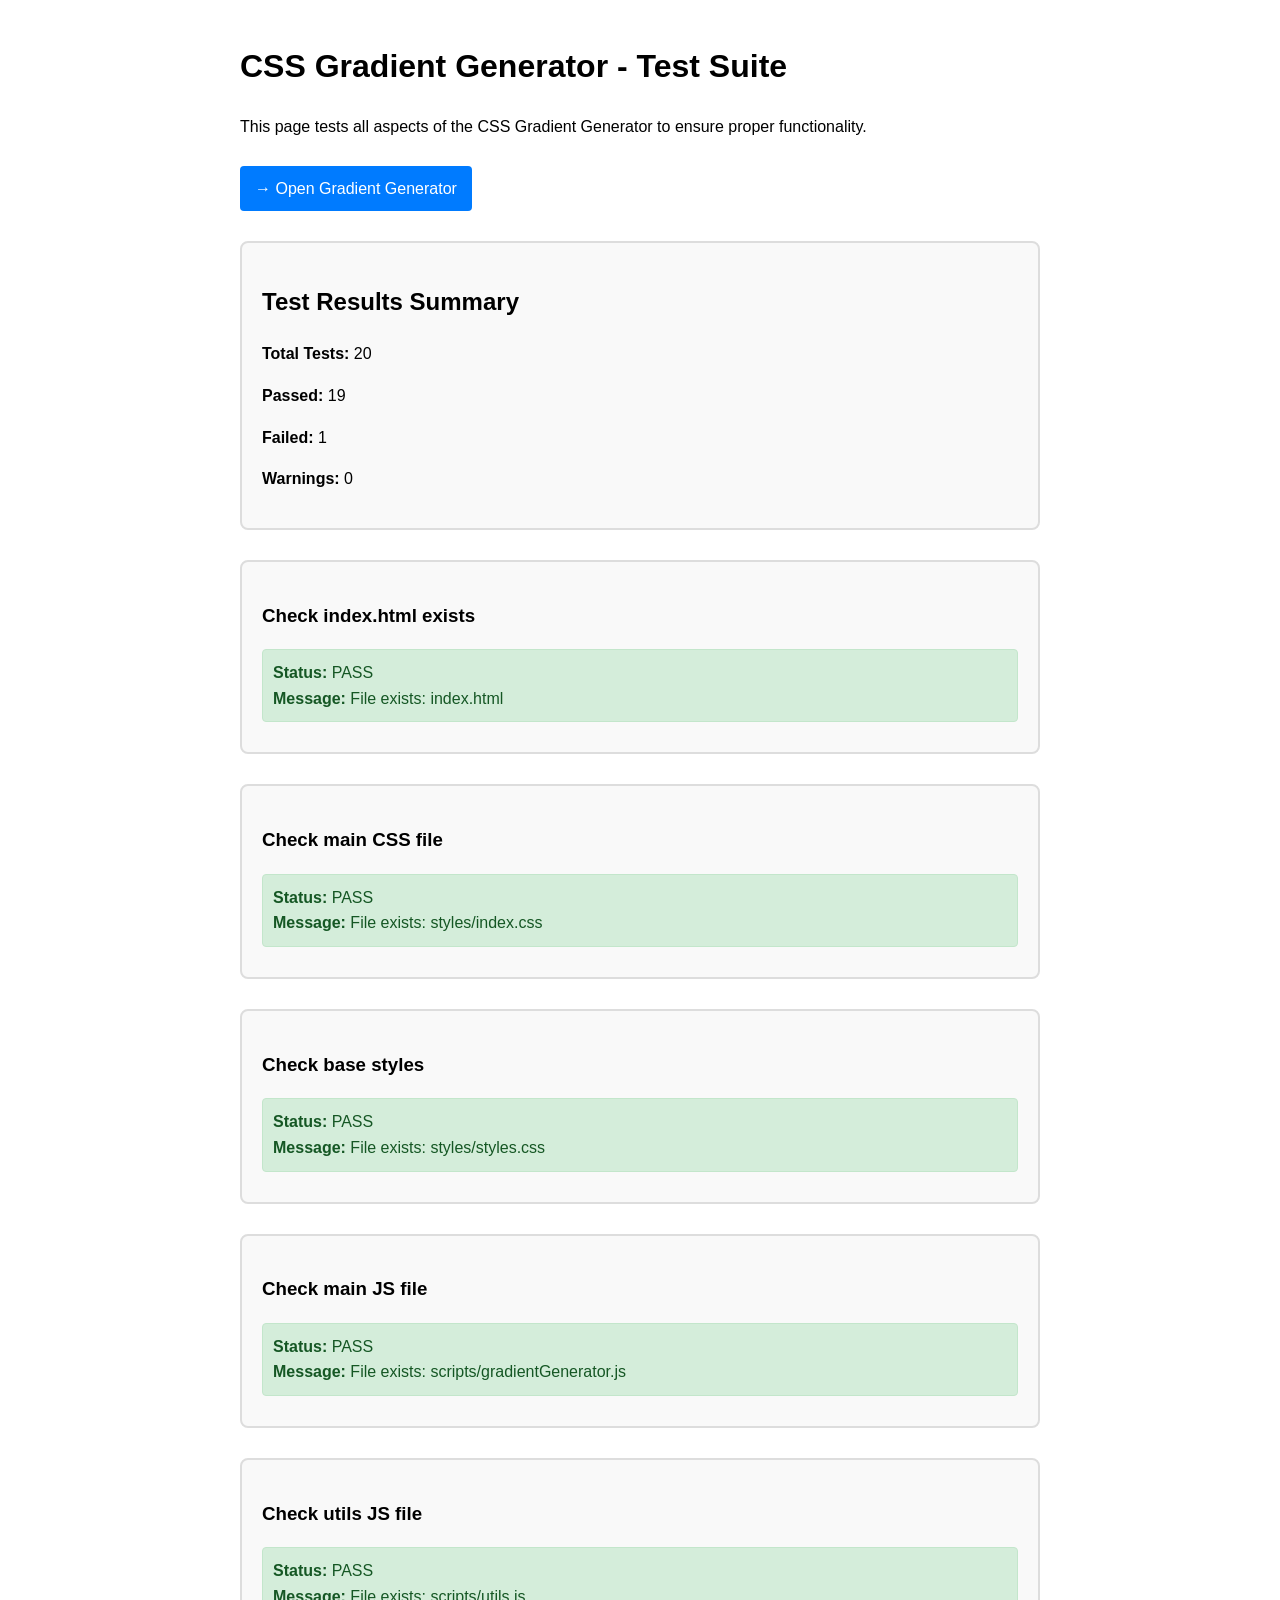
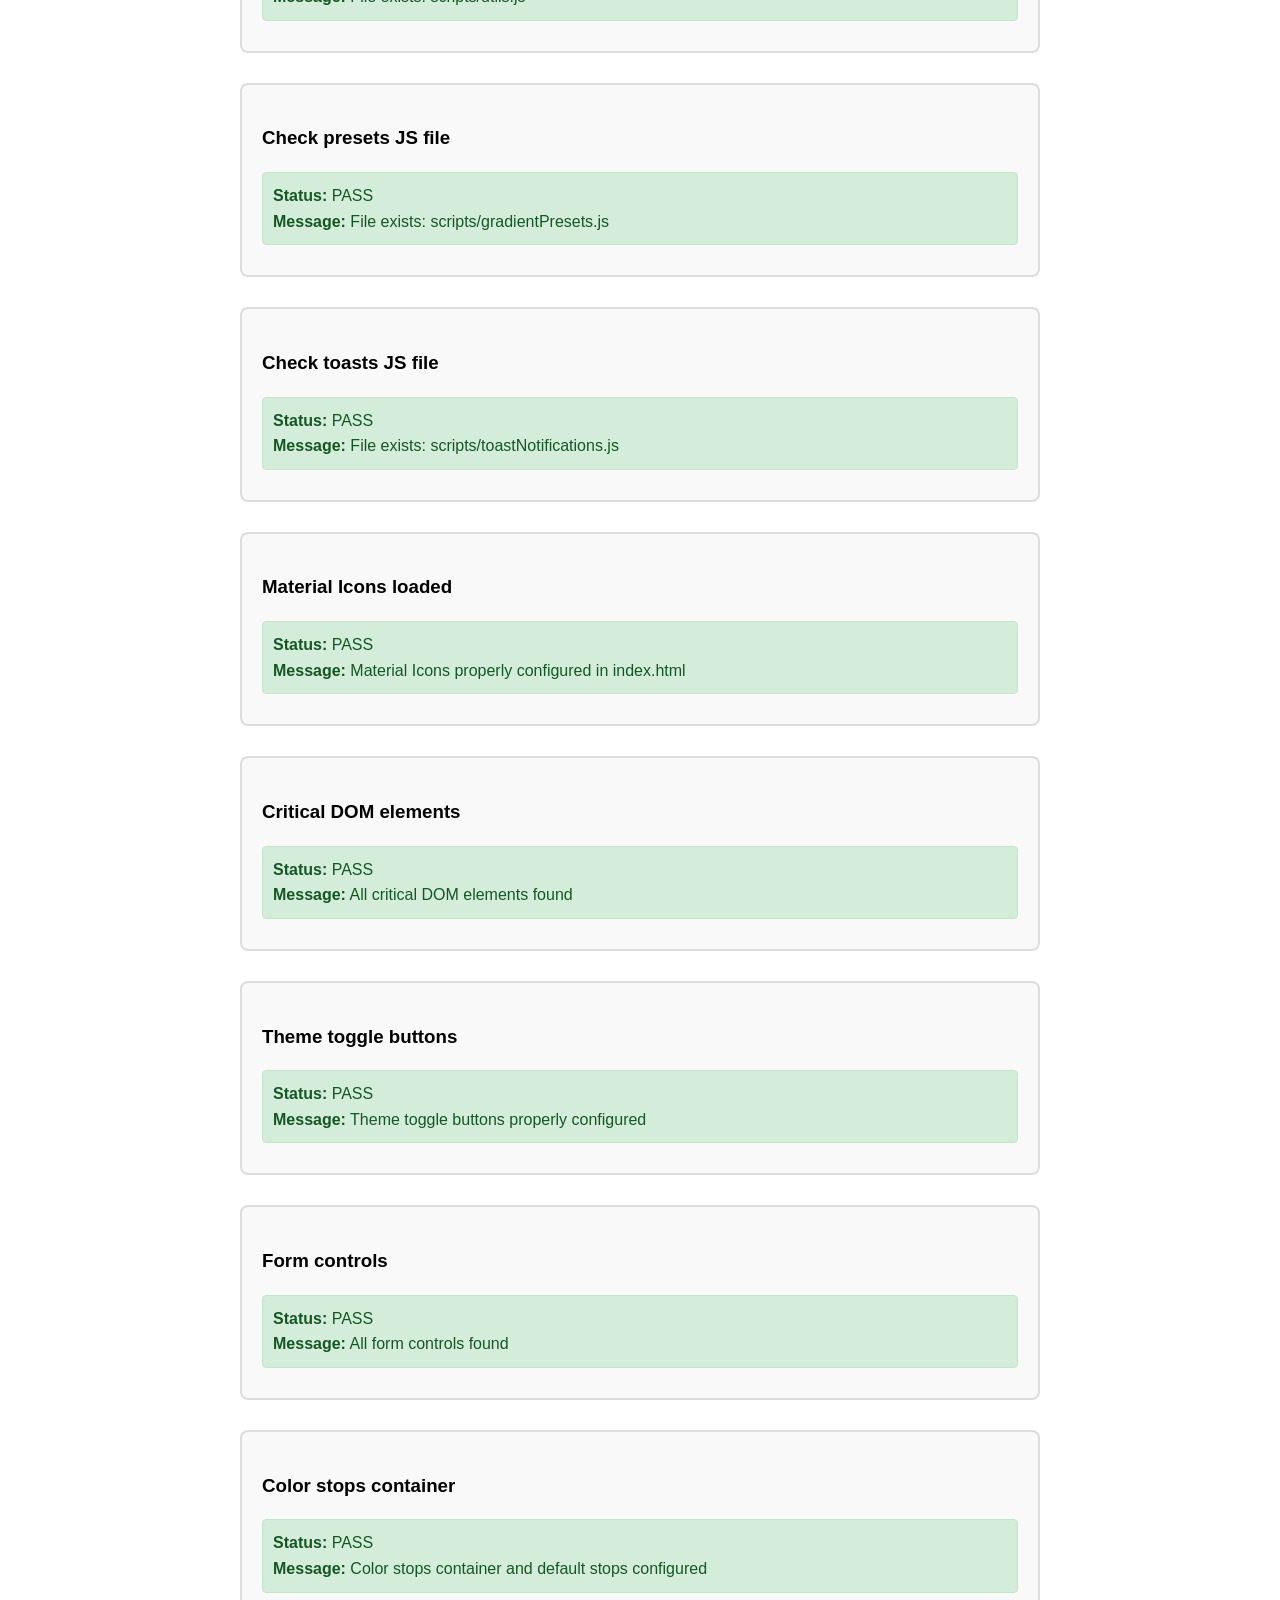
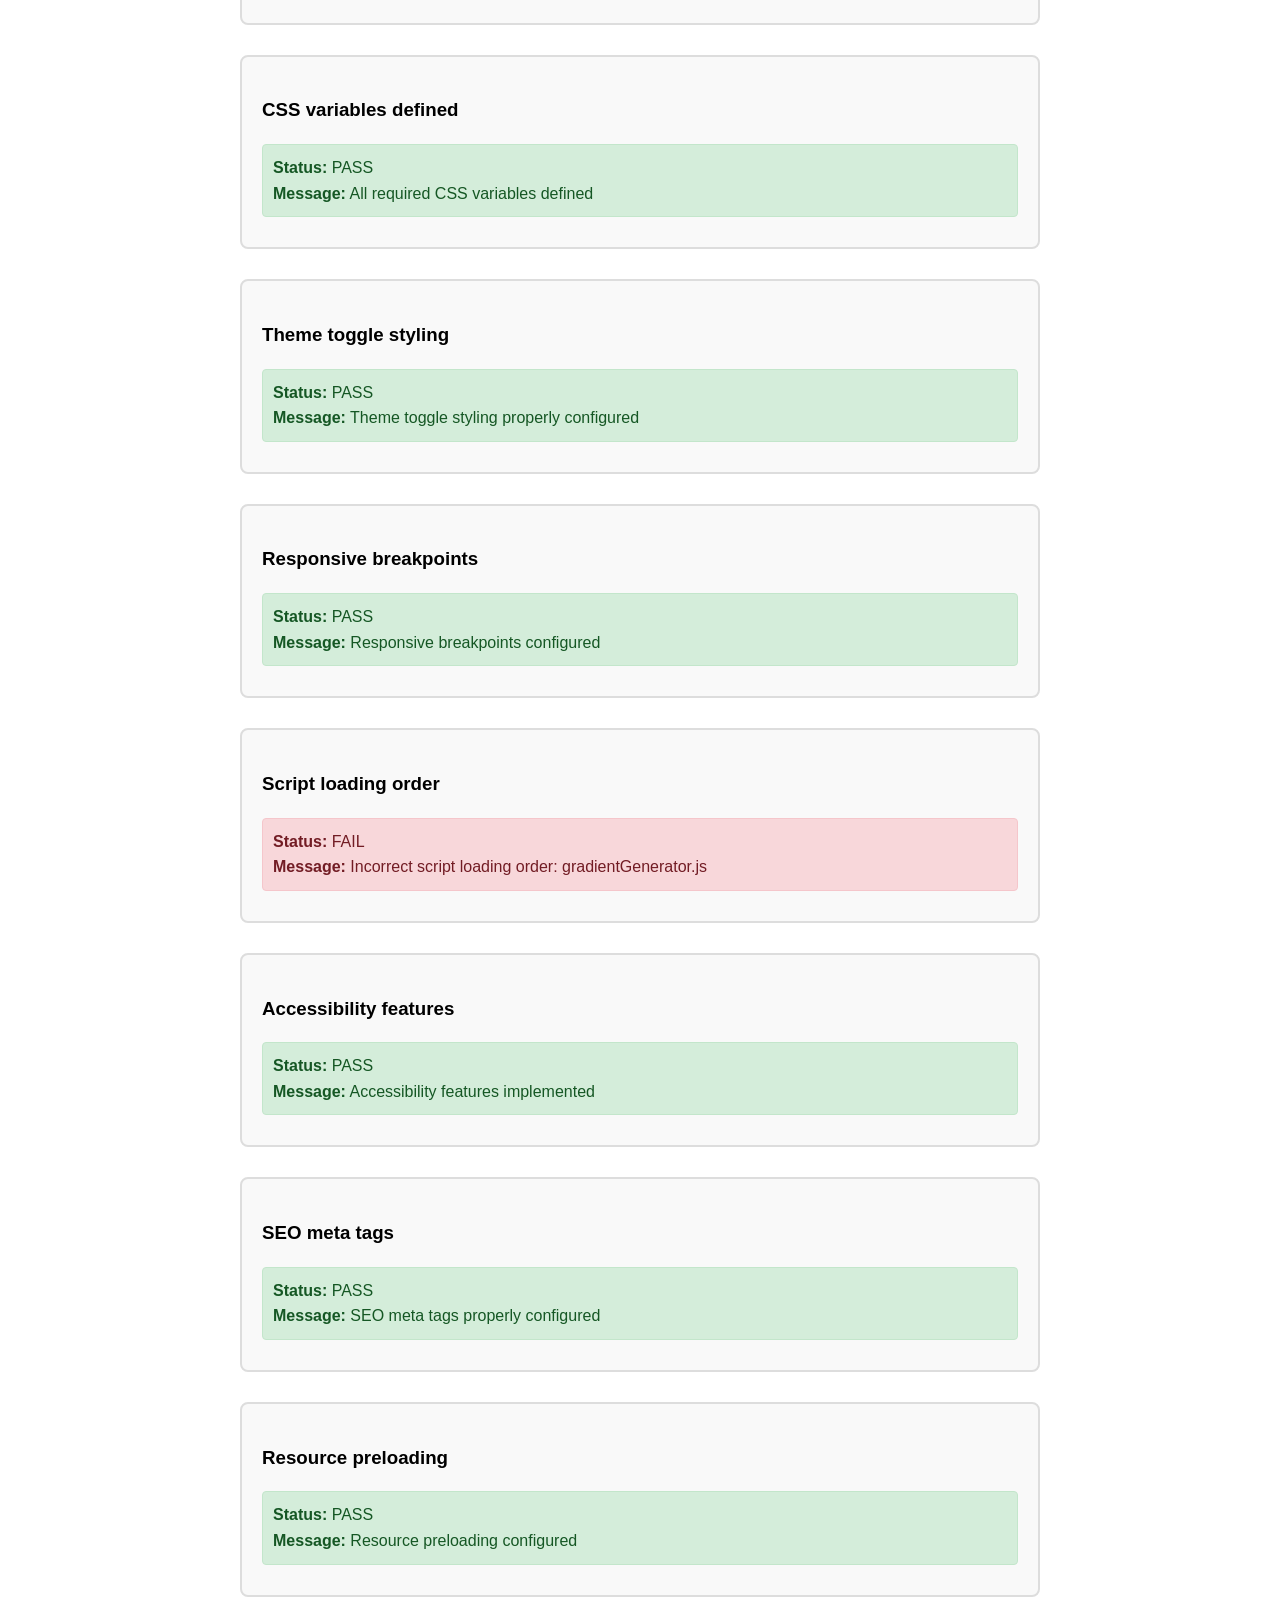
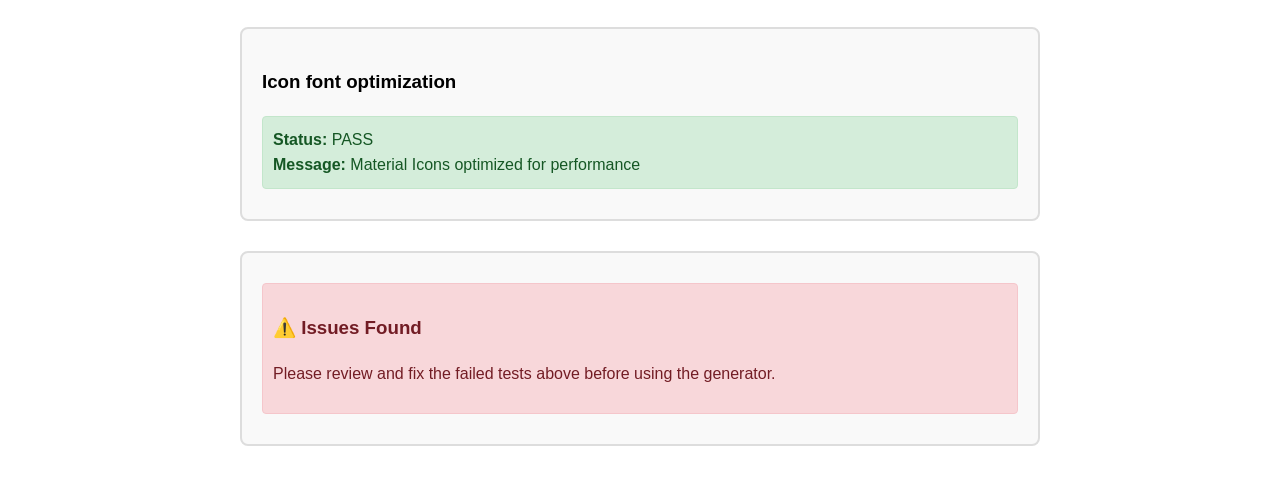
==== test.html @ 166f9fd8 "Add comprehensive test file to verify all functionality" ====
<!DOCTYPE html>
<html lang="en">
<head>
  <meta charset="UTF-8">
  <meta name="viewport" content="width=device-width, initial-scale=1.0">
  <title>CSS Gradient Generator - Test Suite</title>
  <style>
    body {
      font-family: Arial, sans-serif;
      max-width: 800px;
      margin: 0 auto;
      padding: 20px;
      line-height: 1.6;
    }
    .test-section {
      margin-bottom: 30px;
      padding: 20px;
      border: 2px solid #ddd;
      border-radius: 8px;
      background: #f9f9f9;
    }
    .test-result {
      padding: 10px;
      margin: 10px 0;
      border-radius: 4px;
    }
    .pass {
      background: #d4edda;
      border: 1px solid #c3e6cb;
      color: #155724;
    }
    .fail {
      background: #f8d7da;
      border: 1px solid #f5c6cb;
      color: #721c24;
    }
    .warning {
      background: #fff3cd;
      border: 1px solid #ffeaa7;
      color: #856404;
    }
    .test-link {
      display: inline-block;
      margin: 10px 0;
      padding: 10px 15px;
      background: #007bff;
      color: white;
      text-decoration: none;
      border-radius: 4px;
    }
    .test-link:hover {
      background: #0056b3;
    }
    #output {
      margin-top: 20px;
    }
  </style>
</head>
<body>
  <h1>CSS Gradient Generator - Test Suite</h1>
  <p>This page tests all aspects of the CSS Gradient Generator to ensure proper functionality.</p>
  
  <a href="index.html" class="test-link">→ Open Gradient Generator</a>
  
  <div id="output"></div>
  
  <script>
    class TestSuite {
      constructor() {
        this.tests = [];
        this.results = [];
        this.output = document.getElementById('output');
        this.runAllTests();
      }
      
      addTest(name, testFn) {
        this.tests.push({ name, testFn });
      }
      
      async runAllTests() {
        console.log('Starting CSS Gradient Generator Test Suite...');
        
        // File existence tests
        this.addTest('Check index.html exists', () => this.checkFileExists('index.html'));
        this.addTest('Check main CSS file', () => this.checkFileExists('styles/index.css'));
        this.addTest('Check base styles', () => this.checkFileExists('styles/styles.css'));
        this.addTest('Check main JS file', () => this.checkFileExists('scripts/gradientGenerator.js'));
        this.addTest('Check utils JS file', () => this.checkFileExists('scripts/utils.js'));
        this.addTest('Check presets JS file', () => this.checkFileExists('scripts/gradientPresets.js'));
        this.addTest('Check toasts JS file', () => this.checkFileExists('scripts/toastNotifications.js'));
        
        // DOM structure tests
        this.addTest('Material Icons loaded', () => this.checkMaterialIcons());
        this.addTest('Critical DOM elements', () => this.checkDOMElements());
        this.addTest('Theme toggle buttons', () => this.checkThemeButtons());
        this.addTest('Form controls', () => this.checkFormControls());
        this.addTest('Color stops container', () => this.checkColorStops());
        
        // CSS tests
        this.addTest('CSS variables defined', () => this.checkCSSVariables());
        this.addTest('Theme toggle styling', () => this.checkThemeToggleStyling());
        this.addTest('Responsive breakpoints', () => this.checkResponsive());
        
        // Functionality tests
        this.addTest('Script loading order', () => this.checkScriptOrder());
        this.addTest('Accessibility features', () => this.checkAccessibility());
        this.addTest('SEO meta tags', () => this.checkSEO());
        
        // Performance tests
        this.addTest('Resource preloading', () => this.checkPreloading());
        this.addTest('Icon font optimization', () => this.checkIconOptimization());
        
        // Run all tests
        for (const test of this.tests) {
          try {
            const result = await test.testFn();
            this.results.push({ name: test.name, status: 'pass', message: result || 'Test passed' });
          } catch (error) {
            this.results.push({ name: test.name, status: 'fail', message: error.message });
          }
        }
        
        this.displayResults();
      }
      
      async checkFileExists(filePath) {
        try {
          const response = await fetch(filePath, { method: 'HEAD' });
          if (response.ok) {
            return `File exists: ${filePath}`;
          } else {
            throw new Error(`File not found: ${filePath} (Status: ${response.status})`);
          }
        } catch (error) {
          throw new Error(`Cannot access file: ${filePath} - ${error.message}`);
        }
      }
      
      checkMaterialIcons() {
        const iconLinks = document.querySelectorAll('link[href*="fonts.googleapis.com"]');
        if (iconLinks.length > 0) {
          return 'Material Icons link found in document head';
        }
        
        // Check if loaded in main page
        return fetch('index.html')
          .then(response => response.text())
          .then(html => {
            if (html.includes('fonts.googleapis.com') && html.includes('Material+Icons')) {
              return 'Material Icons properly configured in index.html';
            }
            throw new Error('Material Icons not found in index.html');
          });
      }
      
      checkDOMElements() {
        const criticalElements = [
          '#gradient-preview',
          '#gradientType', 
          '#colorStops',
          '#css-code',
          '#theme-toggle'
        ];
        
        return fetch('index.html')
          .then(response => response.text())
          .then(html => {
            const missing = criticalElements.filter(selector => {
              const id = selector.replace('#', '');
              return !html.includes(`id="${id}"`);
            });
            
            if (missing.length === 0) {
              return 'All critical DOM elements found';
            }
            throw new Error(`Missing elements: ${missing.join(', ')}`);
          });
      }
      
      checkThemeButtons() {
        return fetch('index.html')
          .then(response => response.text())
          .then(html => {
            const hasLightButton = html.includes('id="light-mode"');
            const hasDarkButton = html.includes('id="dark-mode"');
            
            if (hasLightButton && hasDarkButton) {
              return 'Theme toggle buttons properly configured';
            }
            throw new Error('Theme toggle buttons not found or incorrectly configured');
          });
      }
      
      checkFormControls() {
        return fetch('index.html')
          .then(response => response.text())
          .then(html => {
            const controls = [
              'angleSlider',
              'radialShape',
              'conicAngle',
              'exportFormat',
              'addStop'
            ];
            
            const missing = controls.filter(id => !html.includes(`id="${id}"`));
            
            if (missing.length === 0) {
              return 'All form controls found';
            }
            throw new Error(`Missing form controls: ${missing.join(', ')}`);
          });
      }
      
      checkColorStops() {
        return fetch('index.html')
          .then(response => response.text())
          .then(html => {
            const hasContainer = html.includes('id="colorStops"');
            const hasDefaultStops = html.includes('data-stop-index="0"') && html.includes('data-stop-index="1"');
            
            if (hasContainer && hasDefaultStops) {
              return 'Color stops container and default stops configured';
            }
            throw new Error('Color stops not properly configured');
          });
      }
      
      checkCSSVariables() {
        return fetch('styles/styles.css')
          .then(response => response.text())
          .then(css => {
            const requiredVars = [
              '--bg-primary',
              '--accent-primary',
              '--border-radius',
              '--spacing-md',
              '--transition-fast'
            ];
            
            const missing = requiredVars.filter(varName => !css.includes(varName));
            
            if (missing.length === 0) {
              return 'All required CSS variables defined';
            }
            throw new Error(`Missing CSS variables: ${missing.join(', ')}`);
          });
      }
      
      checkThemeToggleStyling() {
        return fetch('styles/styles.css')
          .then(response => response.text())
          .then(css => {
            const hasThemeToggle = css.includes('#theme-toggle');
            const hasAriaPressed = css.includes('[aria-pressed="true"]');
            const hasDarkTheme = css.includes('[data-theme=\'dark\']');
            
            if (hasThemeToggle && hasAriaPressed && hasDarkTheme) {
              return 'Theme toggle styling properly configured';
            }
            throw new Error('Theme toggle styling incomplete');
          });
      }
      
      checkResponsive() {
        return fetch('styles/styles.css')
          .then(response => response.text())
          .then(css => {
            const has768Breakpoint = css.includes('@media (max-width: 768px)');
            const has480Breakpoint = css.includes('@media (max-width: 480px)');
            
            if (has768Breakpoint && has480Breakpoint) {
              return 'Responsive breakpoints configured';
            }
            throw new Error('Missing responsive breakpoints');
          });
      }
      
      checkScriptOrder() {
        return fetch('index.html')
          .then(response => response.text())
          .then(html => {
            const scripts = [
              'toastNotifications.js',
              'utils.js', 
              'gradientPresets.js',
              'gradientGenerator.js'
            ];
            
            let lastIndex = -1;
            for (const script of scripts) {
              const index = html.indexOf(script);
              if (index === -1) {
                throw new Error(`Script not found: ${script}`);
              }
              if (index < lastIndex) {
                throw new Error(`Incorrect script loading order: ${script}`);
              }
              lastIndex = index;
            }
            
            return 'Scripts loaded in correct order';
          });
      }
      
      checkAccessibility() {
        return fetch('index.html')
          .then(response => response.text())
          .then(html => {
            const features = [
              'skip-link',
              'aria-label',
              'aria-describedby',
              'visually-hidden',
              'role="group"'
            ];
            
            const missing = features.filter(feature => !html.includes(feature));
            
            if (missing.length === 0) {
              return 'Accessibility features implemented';
            }
            throw new Error(`Missing accessibility features: ${missing.join(', ')}`);
          });
      }
      
      checkSEO() {
        return fetch('index.html')
          .then(response => response.text())
          .then(html => {
            const seoElements = [
              'meta name="description"',
              'meta name="keywords"',
              'meta name="author"',
              'lang="en"'
            ];
            
            const missing = seoElements.filter(element => !html.includes(element));
            
            if (missing.length === 0) {
              return 'SEO meta tags properly configured';
            }
            throw new Error(`Missing SEO elements: ${missing.join(', ')}`);
          });
      }
      
      checkPreloading() {
        return fetch('index.html')
          .then(response => response.text())
          .then(html => {
            const preloadElements = [
              'rel="preload"',
              'as="style"',
              'as="script"'
            ];
            
            const missing = preloadElements.filter(element => !html.includes(element));
            
            if (missing.length === 0) {
              return 'Resource preloading configured';
            }
            throw new Error(`Missing preload elements: ${missing.join(', ')}`);
          });
      }
      
      checkIconOptimization() {
        return fetch('index.html')
          .then(response => response.text())
          .then(html => {
            const hasOnload = html.includes('onload="this.onload=null;this.rel=\'stylesheet\'"');
            const hasNoscript = html.includes('<noscript>');
            
            if (hasOnload && hasNoscript) {
              return 'Material Icons optimized for performance';
            }
            
            // This is a warning, not a failure
            this.results.push({ 
              name: 'Icon font optimization', 
              status: 'warning', 
              message: 'Consider optimizing Material Icons loading for better performance' 
            });
            return 'Basic icon loading configured';
          });
      }
      
      displayResults() {
        const passCount = this.results.filter(r => r.status === 'pass').length;
        const failCount = this.results.filter(r => r.status === 'fail').length;
        const warningCount = this.results.filter(r => r.status === 'warning').length;
        
        let html = `
          <div class="test-section">
            <h2>Test Results Summary</h2>
            <p><strong>Total Tests:</strong> ${this.results.length}</p>
            <p><strong>Passed:</strong> ${passCount}</p>
            <p><strong>Failed:</strong> ${failCount}</p>
            <p><strong>Warnings:</strong> ${warningCount}</p>
          </div>
        `;
        
        this.results.forEach(result => {
          html += `
            <div class="test-section">
              <h3>${result.name}</h3>
              <div class="test-result ${result.status}">
                <strong>Status:</strong> ${result.status.toUpperCase()}<br>
                <strong>Message:</strong> ${result.message}
              </div>
            </div>
          `;
        });
        
        if (failCount === 0) {
          html += `
            <div class="test-section">
              <div class="test-result pass">
                <h3>🎉 All Tests Passed!</h3>
                <p>Your CSS Gradient Generator is properly configured and ready to use.</p>
                <a href="index.html" class="test-link">Launch Generator →</a>
              </div>
            </div>
          `;
        } else {
          html += `
            <div class="test-section">
              <div class="test-result fail">
                <h3>⚠️ Issues Found</h3>
                <p>Please review and fix the failed tests above before using the generator.</p>
              </div>
            </div>
          `;
        }
        
        this.output.innerHTML = html;
      }
    }
    
    // Start the test suite
    new TestSuite();
  </script>
</body>
</html>
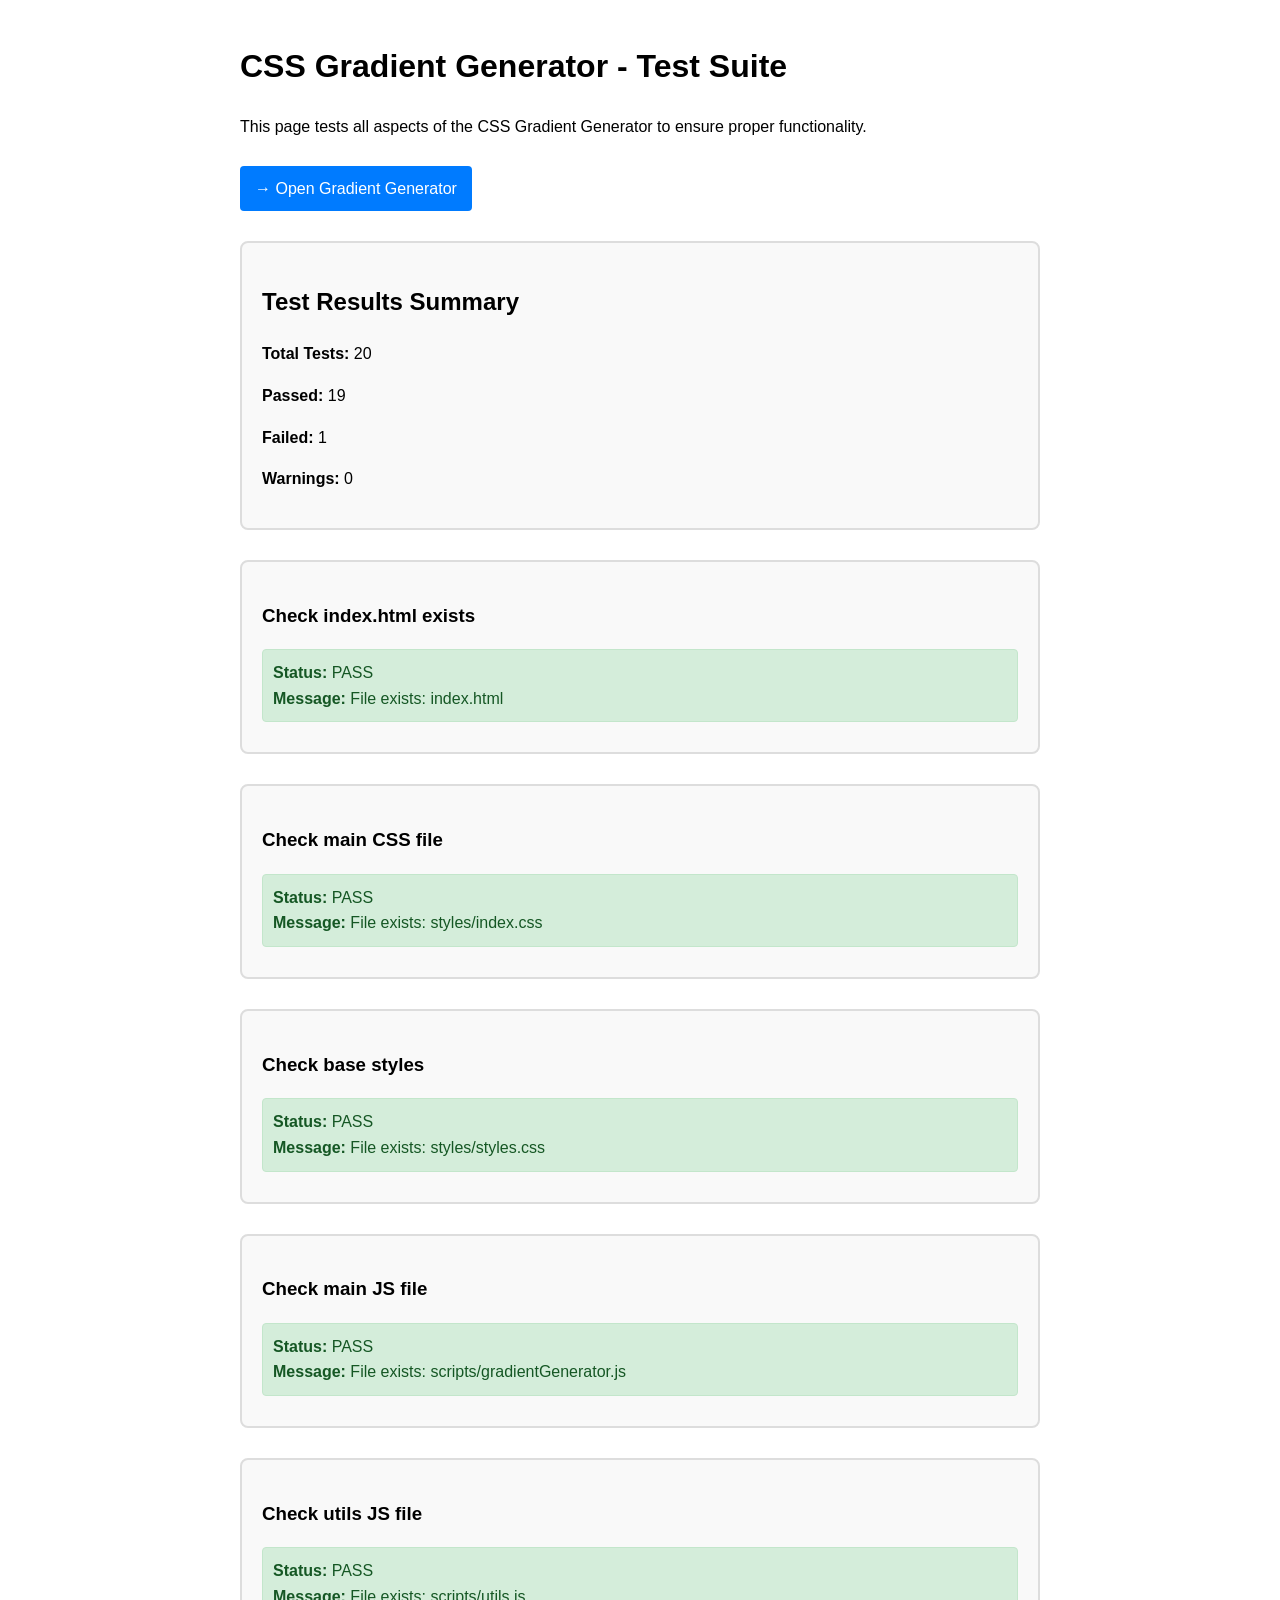
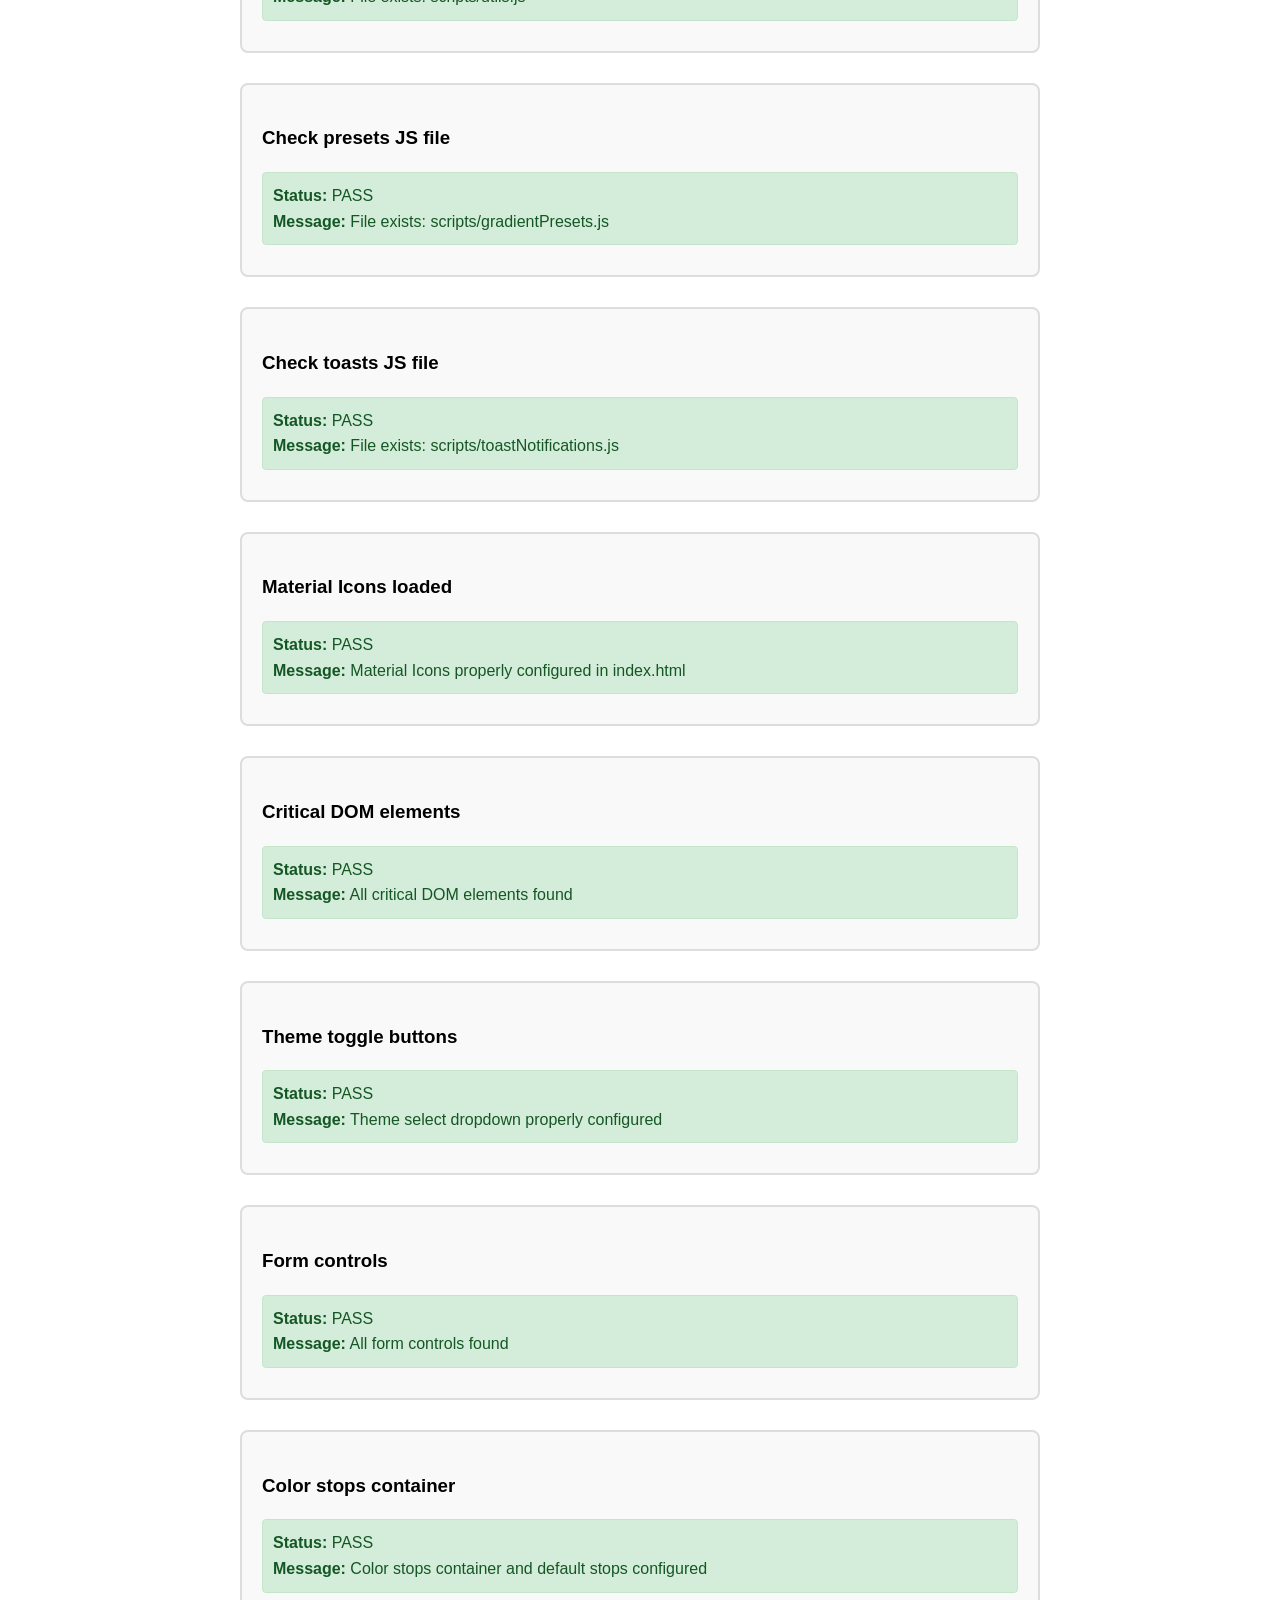
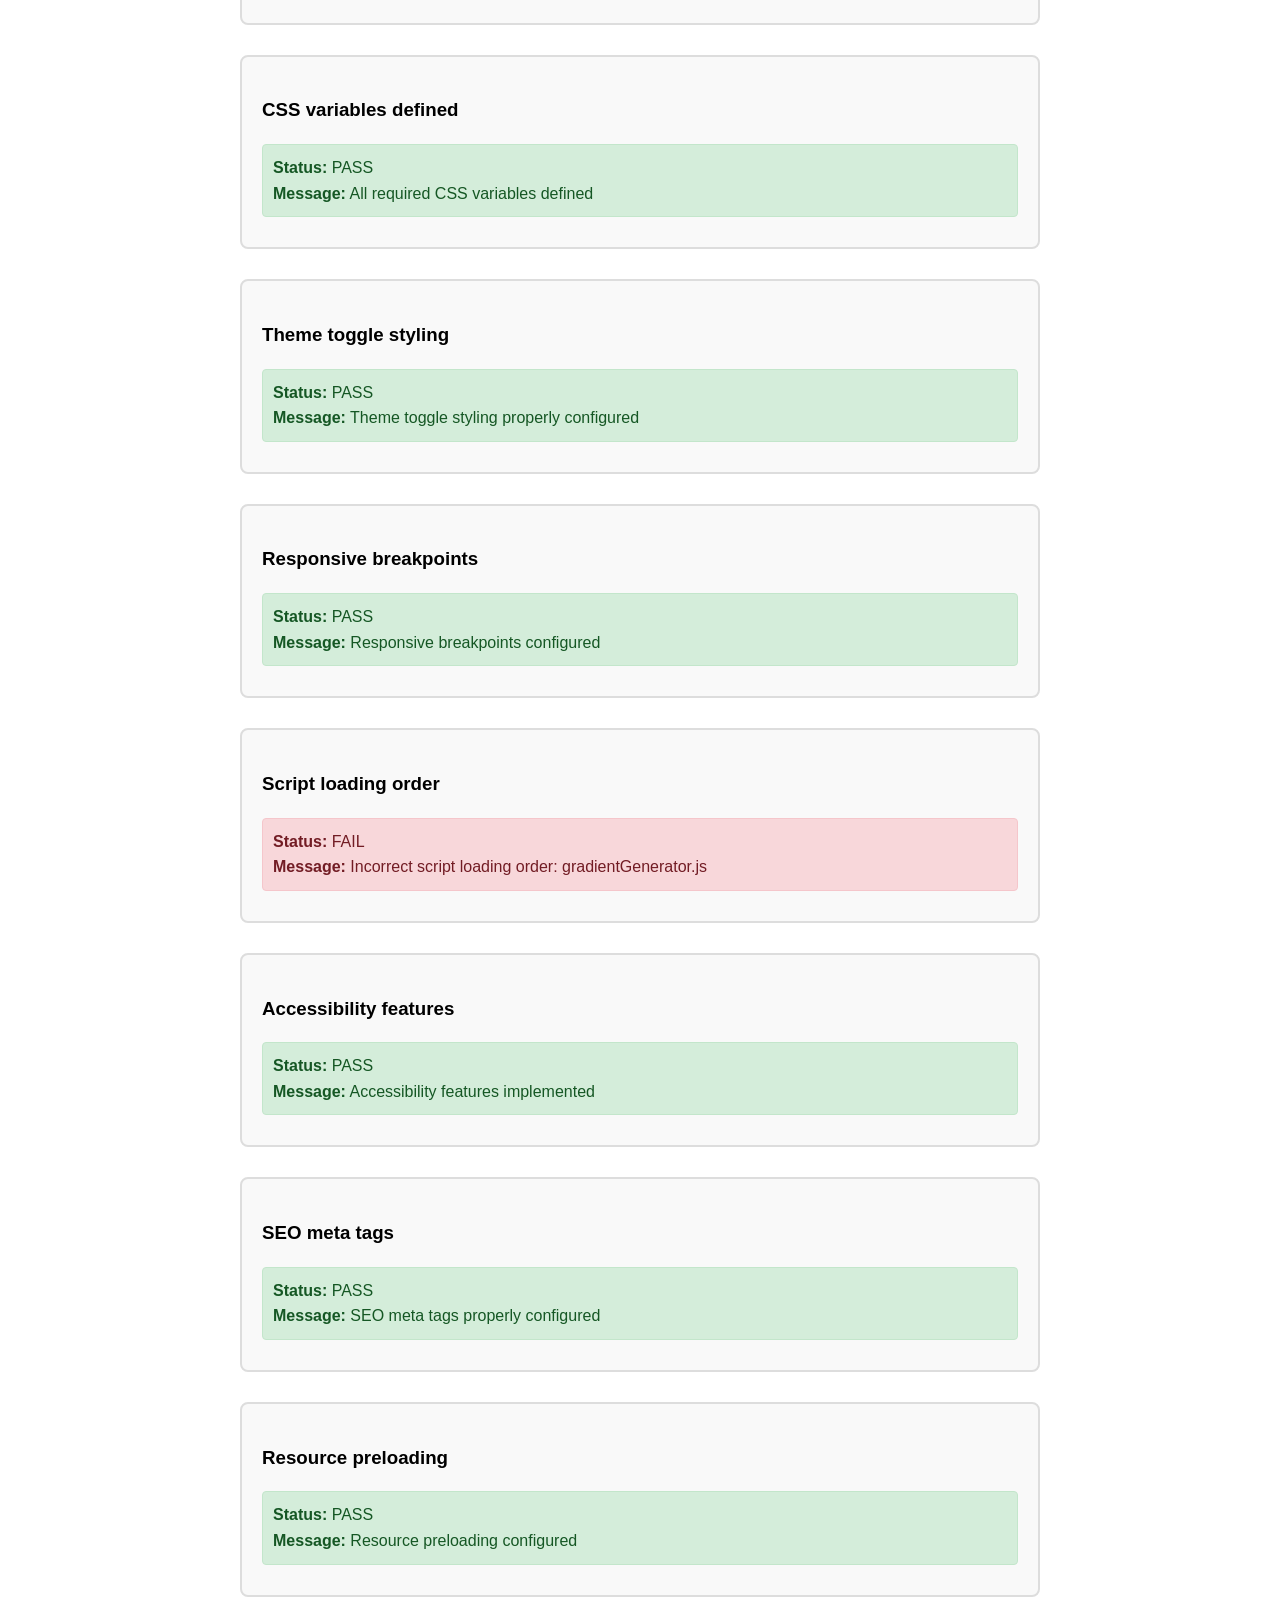
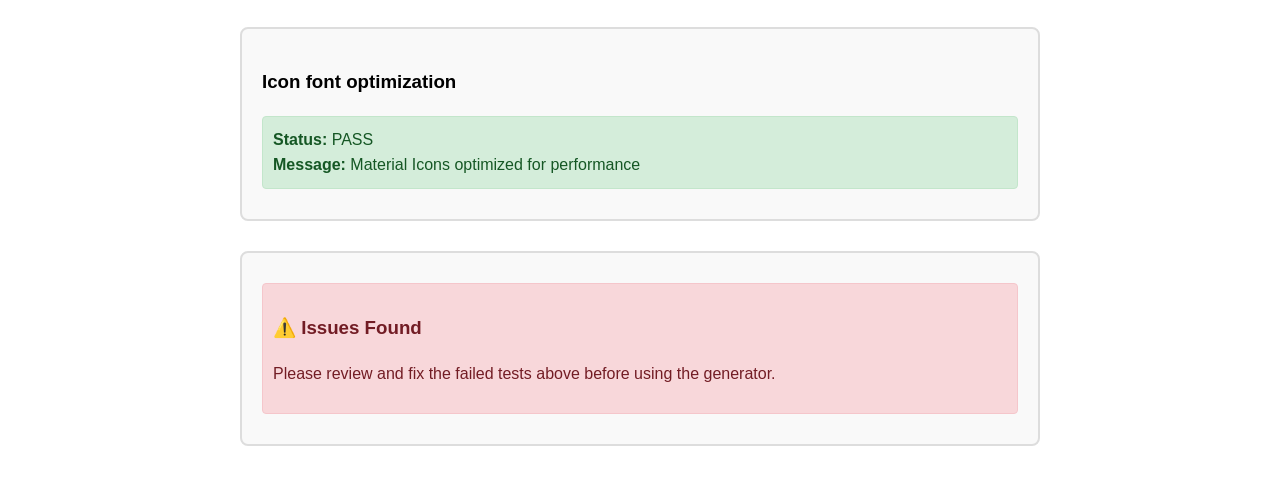
==== commit c4567948: "feat: Replace theme toggle with a theme selector dropdown - Replaces the light/dark mode buttons wit" ====
--- a/test.html
+++ b/test.html
@@ -156,10 +156,10 @@
       checkDOMElements() {
         const criticalElements = [
           '#gradient-preview',
-          '#gradientType', 
+          '#gradientType',
           '#colorStops',
           '#css-code',
-          '#theme-toggle'
+          '#theme-select'
         ];
         
         return fetch('index.html')
@@ -181,13 +181,10 @@
         return fetch('index.html')
           .then(response => response.text())
           .then(html => {
-            const hasLightButton = html.includes('id="light-mode"');
-            const hasDarkButton = html.includes('id="dark-mode"');
-            
-            if (hasLightButton && hasDarkButton) {
-              return 'Theme toggle buttons properly configured';
-            }
-            throw new Error('Theme toggle buttons not found or incorrectly configured');
+            if (html.includes('id="theme-select"')) {
+              return 'Theme select dropdown properly configured';
+            }
+            throw new Error('Theme select dropdown not found or incorrectly configured');
           });
       }
       
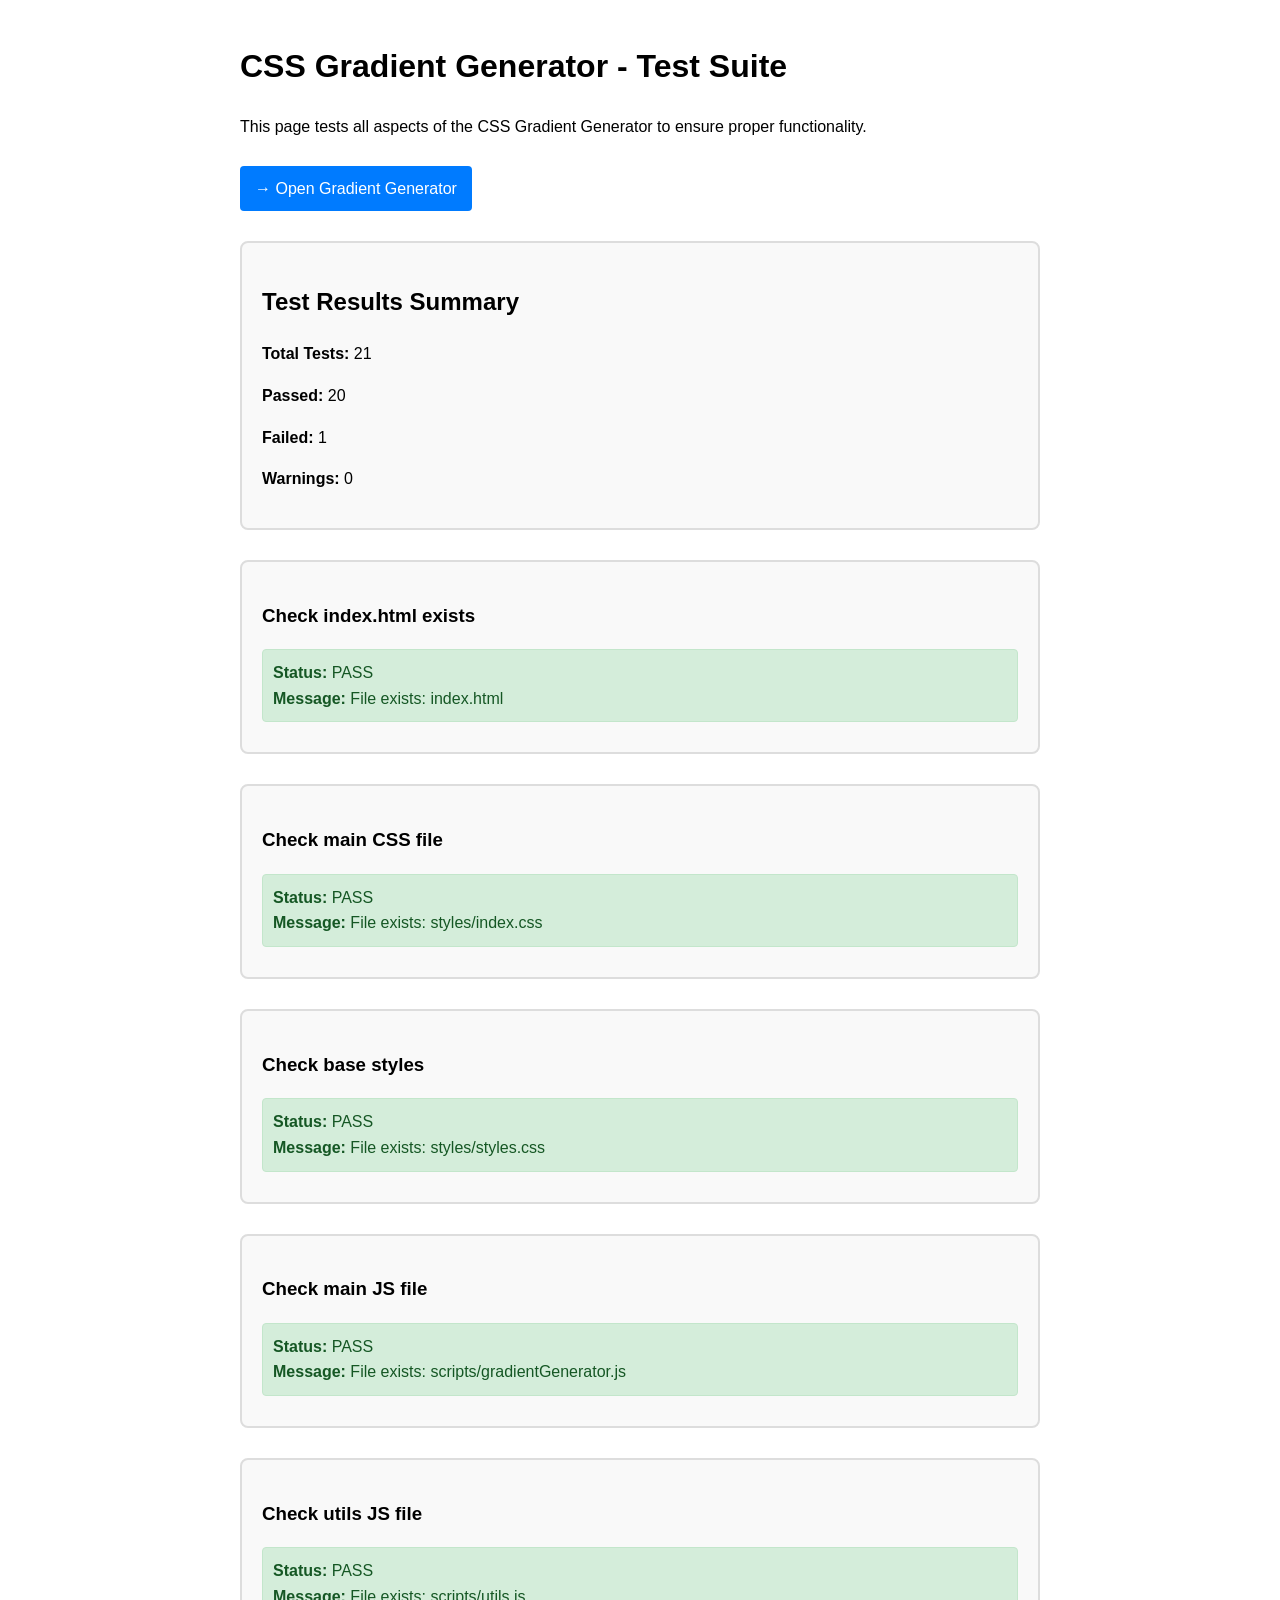
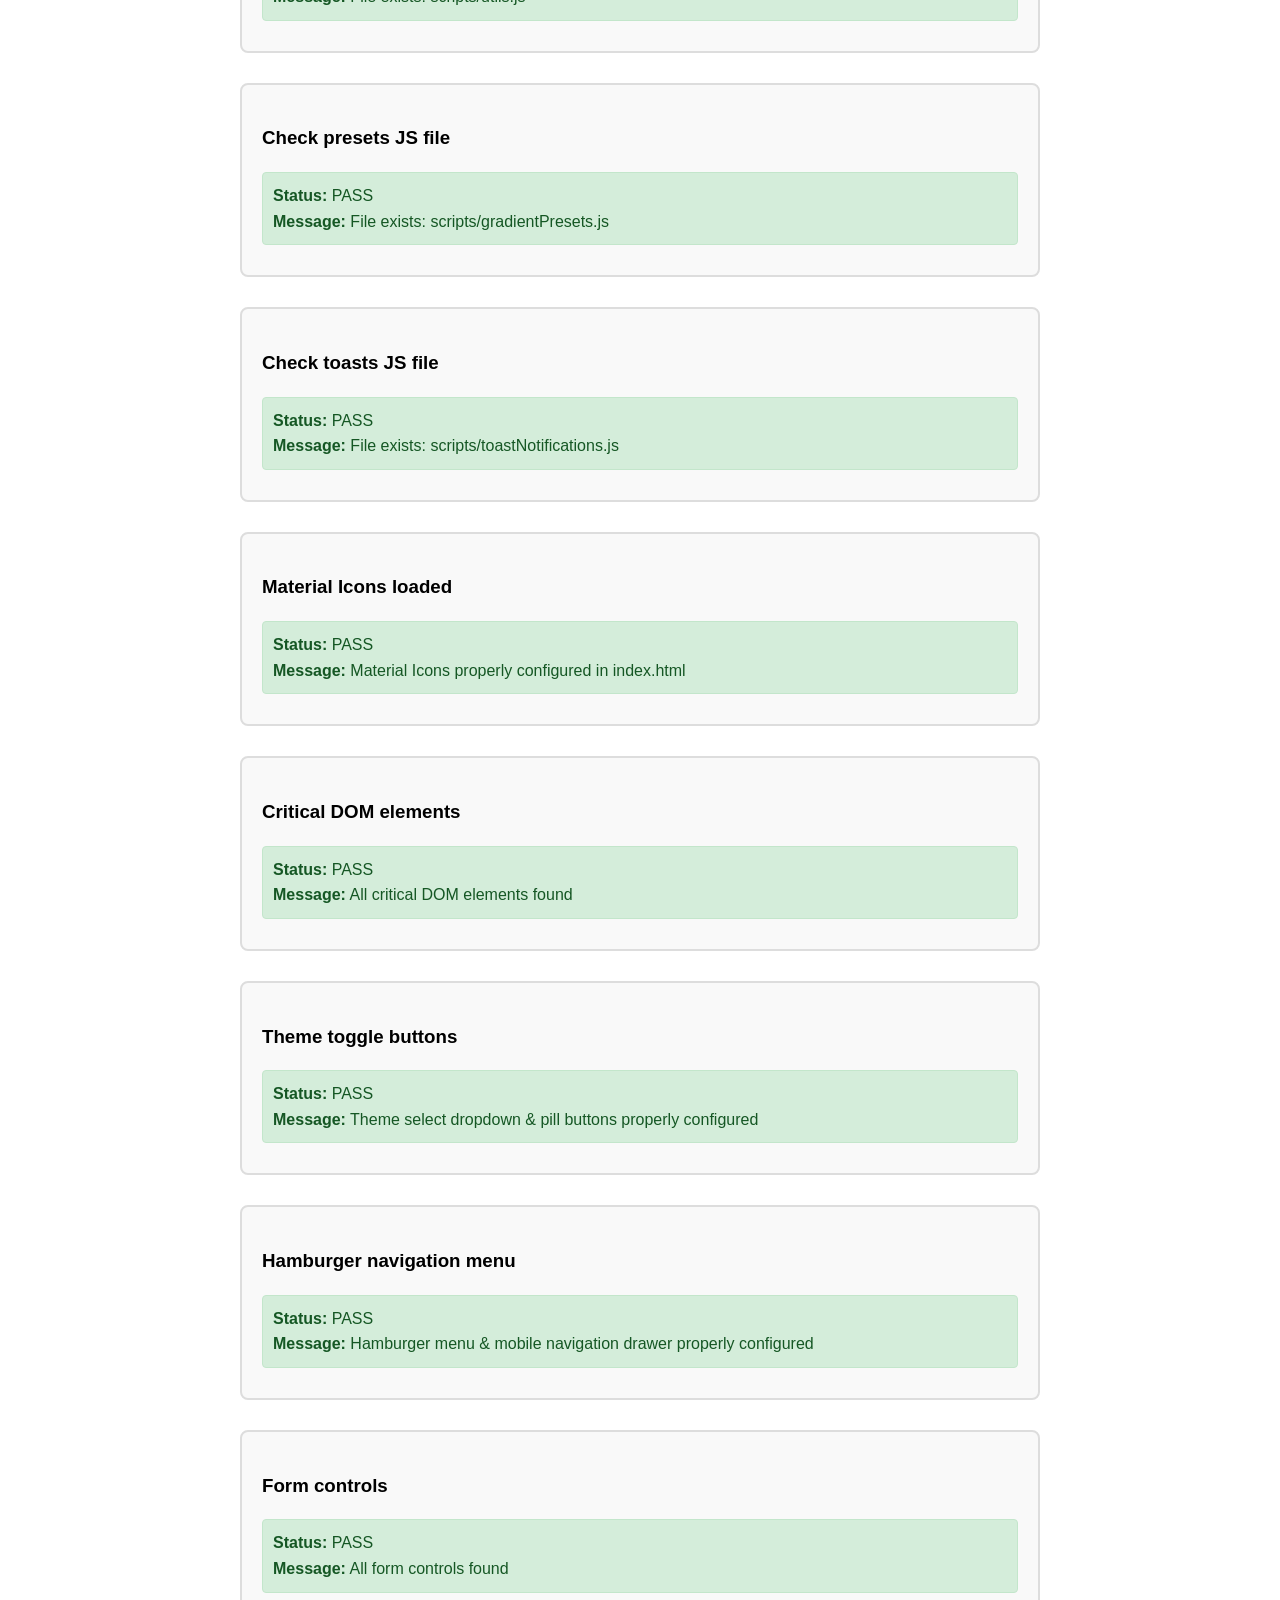
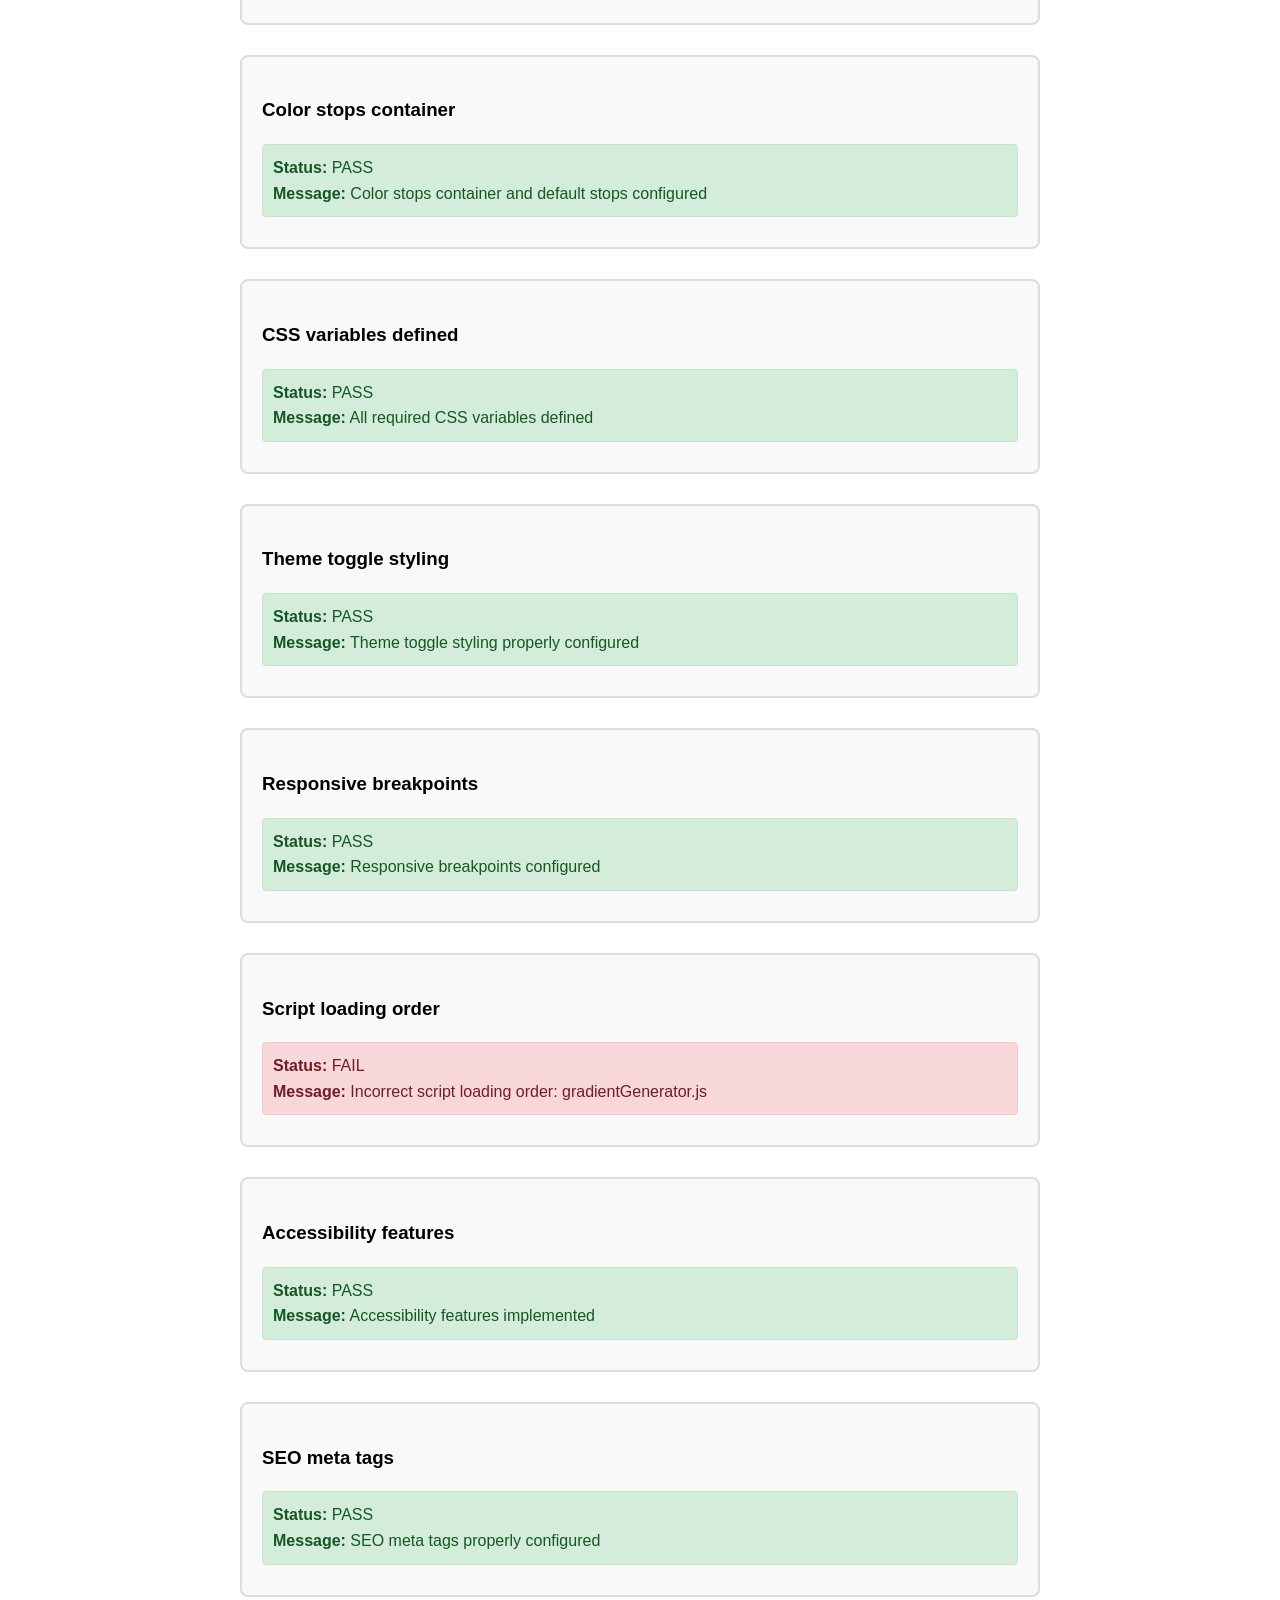
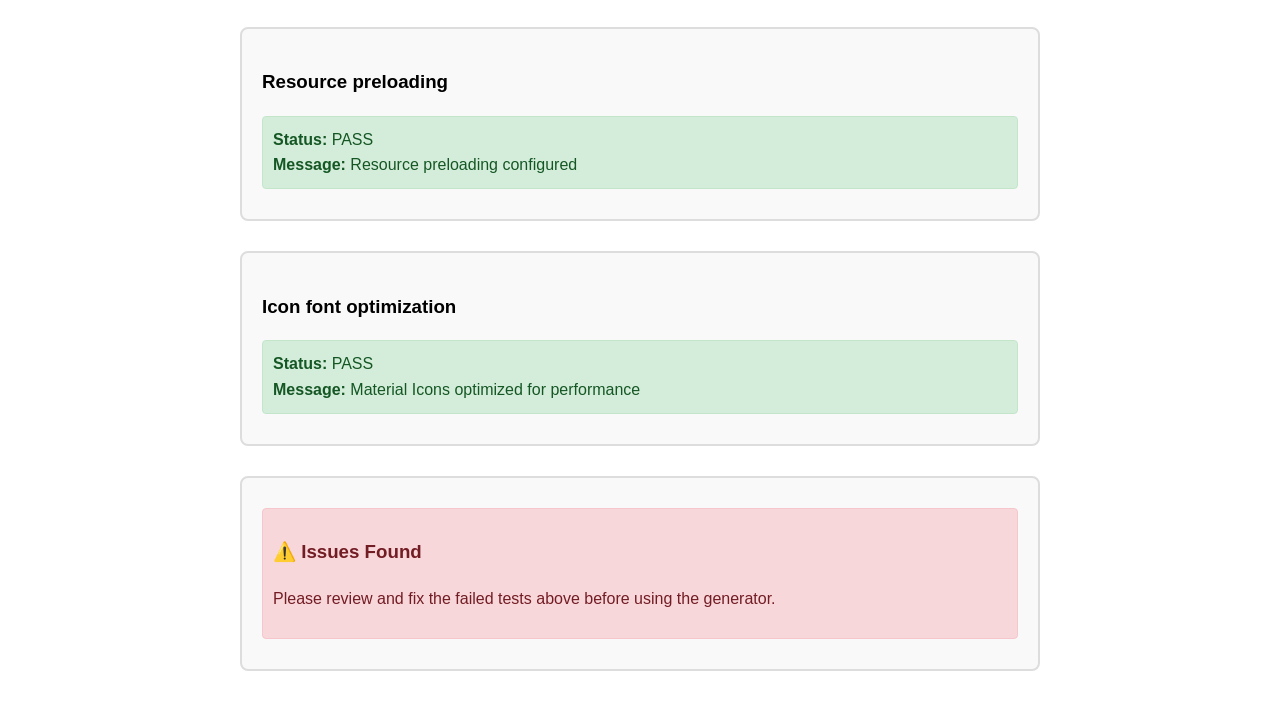
==== commit 471d2e8f: "feat(ui): add glassmorphic header, mobile hamburger menu, and modern Light/Dark/System theme pill sw" ====
--- a/test.html
+++ b/test.html
@@ -93,6 +93,7 @@
         this.addTest('Material Icons loaded', () => this.checkMaterialIcons());
         this.addTest('Critical DOM elements', () => this.checkDOMElements());
         this.addTest('Theme toggle buttons', () => this.checkThemeButtons());
+        this.addTest('Hamburger navigation menu', () => this.checkHamburgerMenu());
         this.addTest('Form controls', () => this.checkFormControls());
         this.addTest('Color stops container', () => this.checkColorStops());
         
@@ -181,10 +182,21 @@
         return fetch('index.html')
           .then(response => response.text())
           .then(html => {
-            if (html.includes('id="theme-select"')) {
-              return 'Theme select dropdown properly configured';
-            }
-            throw new Error('Theme select dropdown not found or incorrectly configured');
+            if (html.includes('id="theme-select"') && html.includes('theme-pill-btn')) {
+              return 'Theme select dropdown & pill buttons properly configured';
+            }
+            throw new Error('Theme controls not found or incorrectly configured');
+          });
+      }
+      
+      checkHamburgerMenu() {
+        return fetch('index.html')
+          .then(response => response.text())
+          .then(html => {
+            if (html.includes('id="hamburger-menu"') && html.includes('id="mobile-nav"')) {
+              return 'Hamburger menu & mobile navigation drawer properly configured';
+            }
+            throw new Error('Hamburger menu or mobile navigation drawer missing');
           });
       }
       
@@ -197,7 +209,8 @@
               'radialShape',
               'conicAngle',
               'exportFormat',
-              'addStop'
+              'addStop',
+              'reverseColors'
             ];
             
             const missing = controls.filter(id => !html.includes(`id="${id}"`));
